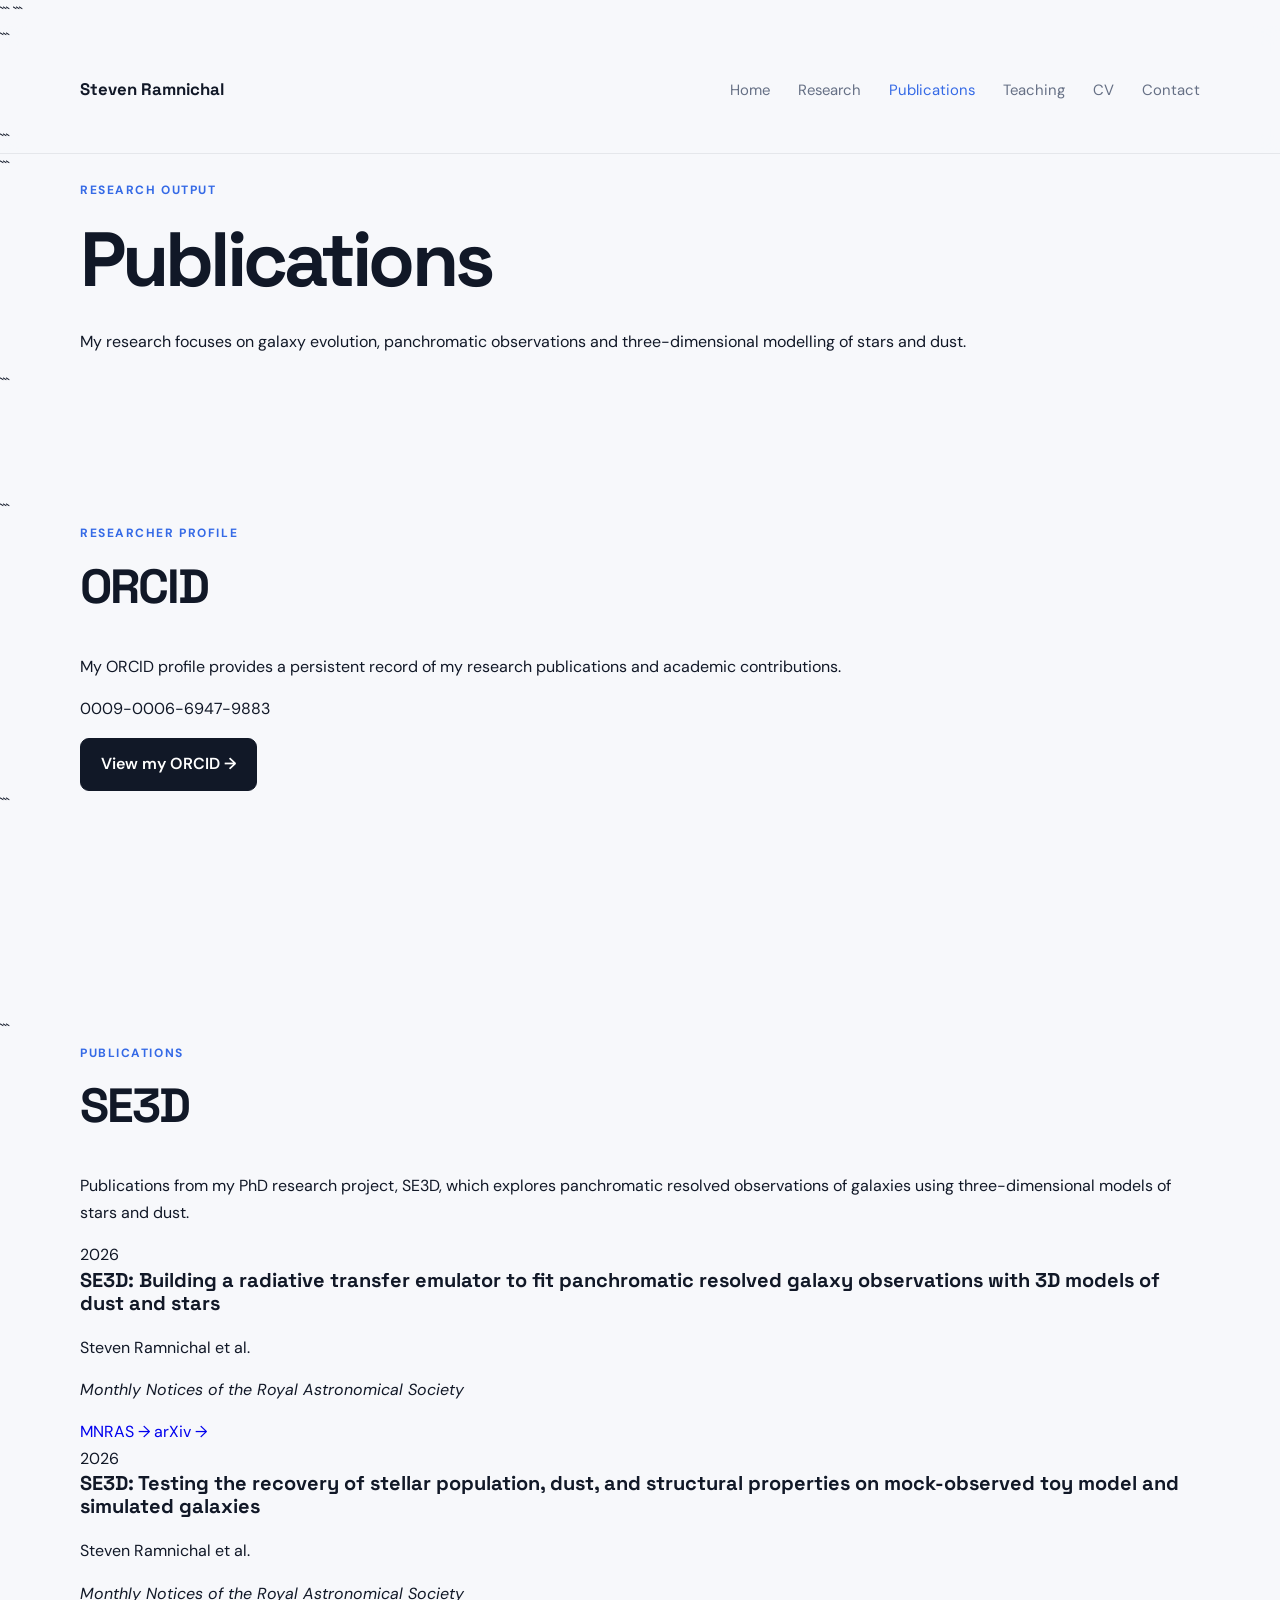
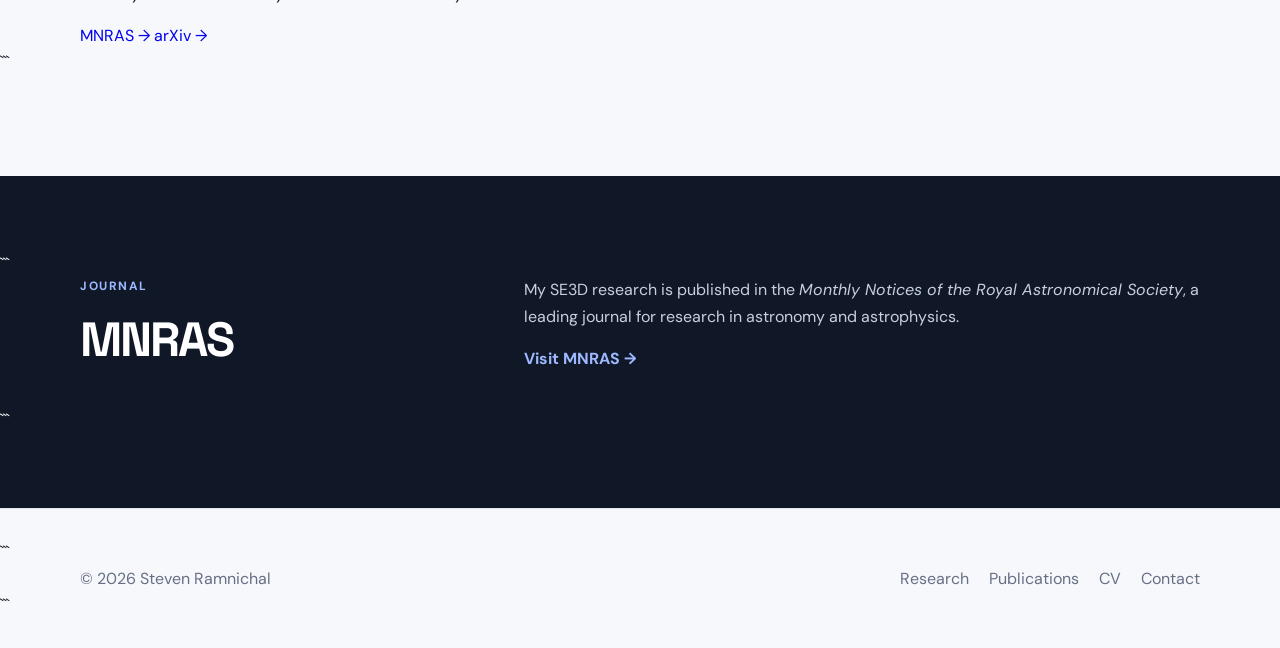
==== publications.html @ 5dbfd0a8 "Fixing webpage desing, button layout, adding publications page" ====
<!DOCTYPE html>

<html lang="en">

<head>
    <meta charset="UTF-8">
    <meta name="viewport" content="width=device-width, initial-scale=1.0">

```
<title>Publications | Steven Ramnichal</title>

<meta name="description"
      content="Publications by Steven Ramnichal, PhD researcher in astrophysics at the University of Bath.">

<link rel="stylesheet" href="css/style.css">
```

</head>

<body>

<header>

```
<nav class="navbar">

    <a href="index.html" class="logo">
        Steven Ramnichal
    </a>

    <button class="menu-button" onclick="toggleMenu()">
        ☰
    </button>

    <div class="nav-links" id="navLinks">

        <a href="index.html">
            Home
        </a>

        <a href="research.html">
            Research
        </a>

        <a href="publications.html" class="active">
            Publications
        </a>

        <a href="teaching.html">
            Teaching
        </a>

        <a href="cv.html">
            CV
        </a>

        <a href="contact.html">
            Contact
        </a>

    </div>

</nav>
```

</header>

<!-- ================= PAGE INTRO ================= -->

<section class="page-hero">

```
<div class="container">

    <p class="eyebrow">
        Research output
    </p>

    <h1>
        Publications
    </h1>

    <p class="page-introduction">
        My research focuses on galaxy evolution, panchromatic observations
        and three-dimensional modelling of stars and dust.
    </p>

</div>
```

</section>

<!-- ================= ORCID ================= -->

<section class="section publications-orcid">

```
<div class="container">

    <div class="orcid-card">

        <div class="orcid-content">

            <p class="eyebrow">
                Researcher profile
            </p>

            <h2>
                ORCID
            </h2>

            <p>
                My ORCID profile provides a persistent record of my
                research publications and academic contributions.
            </p>

            <p class="orcid-id">
                0009-0006-6947-9883
            </p>

        </div>

        <div class="orcid-action">

            <a href="https://orcid.org/0009-0006-6947-9883"
               target="_blank"
               rel="noopener noreferrer"
               class="button primary">
                View my ORCID →
            </a>

        </div>

    </div>

</div>
```

</section>

<!-- ================= PUBLICATIONS ================= -->

<section class="section publications-section">

```
<div class="container">

    <p class="eyebrow">
        Publications
    </p>

    <h2>
        SE3D
    </h2>

    <p class="section-introduction">
        Publications from my PhD research project, SE3D, which explores
        panchromatic resolved observations of galaxies using
        three-dimensional models of stars and dust.
    </p>


    <!-- ================= PUBLICATION 1 ================= -->

    <article class="publication">

        <div class="publication-year">
            2026
        </div>

        <div class="publication-content">

            <h3>
                SE3D: Building a radiative transfer emulator to fit
                panchromatic resolved galaxy observations with 3D models
                of dust and stars
            </h3>

            <p class="publication-authors">
                Steven Ramnichal et al.
            </p>

            <p class="publication-journal">
                <em>Monthly Notices of the Royal Astronomical Society</em>
            </p>

            <div class="publication-links">

                <a href="#"
                   class="publication-link"
                   target="_blank"
                   rel="noopener noreferrer">
                    MNRAS →
                </a>

                <a href="#"
                   class="publication-link"
                   target="_blank"
                   rel="noopener noreferrer">
                    arXiv →
                </a>

            </div>

        </div>

    </article>


    <!-- ================= PUBLICATION 2 ================= -->

    <article class="publication">

        <div class="publication-year">
            2026
        </div>

        <div class="publication-content">

            <h3>
                SE3D: Testing the recovery of stellar population, dust,
                and structural properties on mock-observed toy model and
                simulated galaxies
            </h3>

            <p class="publication-authors">
                Steven Ramnichal et al.
            </p>

            <p class="publication-journal">
                <em>Monthly Notices of the Royal Astronomical Society</em>
            </p>

            <div class="publication-links">

                <a href="#"
                   class="publication-link"
                   target="_blank"
                   rel="noopener noreferrer">
                    MNRAS →
                </a>

                <a href="#"
                   class="publication-link"
                   target="_blank"
                   rel="noopener noreferrer">
                    arXiv →
                </a>

            </div>

        </div>

    </article>

</div>
```

</section>

<!-- ================= MNRAS ================= -->

<section class="dark-section">

```
<div class="container research-feature">

    <div>

        <p class="eyebrow">
            Journal
        </p>

        <h2>
            MNRAS
        </h2>

    </div>

    <div>

        <p>
            My SE3D research is published in the
            <em>Monthly Notices of the Royal Astronomical Society</em>,
            a leading journal for research in astronomy and astrophysics.
        </p>

        <a href="https://academic.oup.com/mnras"
           target="_blank"
           rel="noopener noreferrer"
           class="text-link">
            Visit MNRAS →
        </a>

    </div>

</div>
```

</section>

<!-- ================= FOOTER ================= -->

<footer>

```
<div class="container footer-content">

    <p>
        © 2026 Steven Ramnichal
    </p>

    <div class="footer-links">

        <a href="research.html">
            Research
        </a>

        <a href="publications.html">
            Publications
        </a>

        <a href="cv.html">
            CV
        </a>

        <a href="contact.html">
            Contact
        </a>

    </div>

</div>
```

</footer>

<script src="js/script.js"></script>

</body>

</html>
---- css/style.css ----
@import url('https://fonts.googleapis.com/css2?family=DM+Sans:wght@400;500;600;700&family=Space+Grotesk:wght@400;500;600;700&display=swap');


:root {
    --background: #f7f8fb;
    --surface: #ffffff;

    --text: #111827;
    --muted: #667085;

    --border: #e5e7eb;

    --accent: #356ae6;
    --accent-purple: #7c3aed;

    --dark: #101827;

    --max-width: 1120px;
}


* {
    box-sizing: border-box;
}


html {
    scroll-behavior: smooth;
}


body {
    margin: 0;
    background: var(--background);
    color: var(--text);
    font-family: "DM Sans", sans-serif;
    line-height: 1.65;
}


h1,
h2,
h3 {
    font-family: "Space Grotesk", sans-serif;
    line-height: 1.15;
    margin-top: 0;
}


h1 {
    font-size: clamp(2.8rem, 6vw, 5.2rem);
    letter-spacing: -0.05em;
    margin-bottom: 25px;
}


h2 {
    font-size: clamp(2rem, 4vw, 3rem);
    letter-spacing: -0.04em;
}


h3 {
    font-size: 1.25rem;
}


p {
    margin-top: 0;
}


a {
    text-decoration: none;
}


.container {
    width: calc(100% - 40px);
    max-width: var(--max-width);
    margin: auto;
}


/* ==================================================
NAVIGATION
================================================== */

header {
    position: sticky;
    top: 0;
    z-index: 100;
    background: rgba(247, 248, 251, 0.9);
    backdrop-filter: blur(12px);
    border-bottom: 1px solid var(--border);
}


.navbar {
    max-width: var(--max-width);
    width: calc(100% - 40px);
    height: 74px;
    margin: auto;

    display: flex;
    align-items: center;
    justify-content: space-between;
}


.logo {
    font-family: "Space Grotesk", sans-serif;
    font-weight: 700;
    font-size: 1.05rem;
    color: var(--text);
}


.nav-links {
    display: flex;
    gap: 28px;
}


.nav-links a {
    color: var(--muted);
    font-size: 0.93rem;
    transition: 0.2s;
}


.nav-links a:hover,
.nav-links a.active {
    color: var(--accent);
}


.menu-button {
    display: none;
    border: none;
    background: none;
    font-size: 1.5rem;
    cursor: pointer;
}


/* ==================================================
HERO
================================================== */

.hero {
    max-width: var(--max-width);
    width: calc(100% - 40px);

    min-height: 560px;

    margin: auto;

    display: flex;
    align-items: center;
    justify-content: flex-start;
}


.hero-content {
    max-width: 850px;
}


.hero-name {
    font-size: clamp(4rem, 8vw, 7rem);
    letter-spacing: -0.065em;
    line-height: 0.95;
    margin-bottom: 22px;
    color: var(--text);
}


.hero-subtitle {
    color: var(--muted);
    font-size: 1.05rem;
    font-weight: 500;
    margin-bottom: 20px;
}


.hero h2 {
    font-size: clamp(2rem, 4vw, 3.2rem);
    letter-spacing: -0.045em;
    margin-bottom: 25px;
    max-width: 700px;
}


.hero h2 span {
    background: linear-gradient(
        100deg,
        var(--accent),
        var(--accent-purple)
    );

    -webkit-background-clip: text;
    background-clip: text;

    color: transparent;
}


.hero-description {
    color: var(--muted);
    font-size: 1.2rem;
    max-width: 680px;
}


/* ==================================================
HERO BUTTONS
================================================== */

.hero-buttons {
    display: flex;
    align-items: center;
    gap: 24px;
    margin-top: 30px;
    flex-wrap: wrap;
}


.button {
    display: inline-block;
    padding: 12px 20px;

    border-radius: 9px;

    font-weight: 600;
    text-decoration: none;

    transition: 0.2s;
}


.button.primary {
    background: var(--text);
    color: #ffffff;

    border: 1px solid var(--text);
}


.button.primary:hover {
    background: var(--accent);
    border-color: var(--accent);
}


.cv-link {
    display: inline-block;

    padding: 0;
    margin: 0;

    background: transparent;

    border: none;
    border-radius: 0;

    box-shadow: none;

    color: var(--text);

    font-weight: 600;

    text-decoration: none;

    transition: 0.2s;
}


.cv-link:hover {
    color: var(--accent);
}


/* ==================================================
RESEARCH INTERESTS
================================================== */

.research-interests {
    padding-top: 65px;
    padding-bottom: 65px;
}


.card-grid {
    display: grid;

    grid-template-columns: repeat(3, 1fr);

    gap: 18px;

    margin-top: 35px;
}


.card {
    background: var(--surface);

    border: 1px solid var(--border);

    border-radius: 15px;

    padding: 30px;
}


.card p {
    color: var(--muted);
}


.card-icon {
    color: var(--accent);

    font-size: 1.4rem;

    margin-bottom: 12px;
}


/* ==================================================
DARK RESEARCH SECTION
================================================== */

.dark-section {
    background: var(--dark);

    color: white;

    padding: 75px 0;
}


.dark-section .eyebrow {
    color: #9db8ff;
}


.research-feature {
    display: grid;

    grid-template-columns: 0.7fr 1.3fr;

    gap: 80px;
}


.dark-section p {
    color: #c8cfdd;
}


.text-link {
    color: #9db8ff;

    font-weight: 700;
}


/* ==================================================
GENERAL SECTIONS
================================================== */

.section {
    padding: 100px 0;
}


.eyebrow {
    color: var(--accent);

    font-size: 0.75rem;

    font-weight: 700;

    text-transform: uppercase;

    letter-spacing: 0.13em;

    margin-bottom: 15px;
}


/* ==================================================
TIMELINE
================================================== */

.timeline {
    margin-top: 35px;

    max-width: 800px;
}


.timeline-item {
    display: grid;

    grid-template-columns: 170px 1fr;

    gap: 30px;

    padding: 28px 0;

    border-bottom: 1px solid var(--border);
}


.timeline-date {
    color: var(--accent);

    font-weight: 600;
}


/* ==================================================
FOOTER
================================================== */

footer {
    border-top: 1px solid var(--border);

    padding: 30px 0;
}


.footer-content {
    display: flex;

    justify-content: space-between;

    align-items: center;
}


.footer-content p {
    color: var(--muted);

    margin: 0;
}


.footer-links {
    display: flex;

    gap: 20px;
}


.footer-links a {
    color: var(--muted);
}


.footer-links a:hover {
    color: var(--accent);
}


/* ==================================================
MOBILE
================================================== */

@media (max-width: 800px) {

    .menu-button {
        display: block;
    }


    .nav-links {
        display: none;

        position: absolute;

        top: 74px;

        left: 0;
        right: 0;

        padding: 20px;

        background: var(--background);

        border-bottom: 1px solid var(--border);

        flex-direction: column;

        gap: 18px;
    }


    .nav-links.open {
        display: flex;
    }


    .hero {
        min-height: auto;

        padding: 80px 0;
    }


    .hero-name {
        font-size: clamp(3rem, 12vw, 5rem);
    }


    .card-grid {
        grid-template-columns: 1fr;
    }


    .research-feature {
        grid-template-columns: 1fr;

        gap: 25px;
    }


    .dark-section {
        padding: 60px 0;
    }


    .timeline-item {
        grid-template-columns: 1fr;

        gap: 5px;
    }


    .footer-content {
        flex-direction: column;

        align-items: flex-start;

        gap: 15px;
    }

}
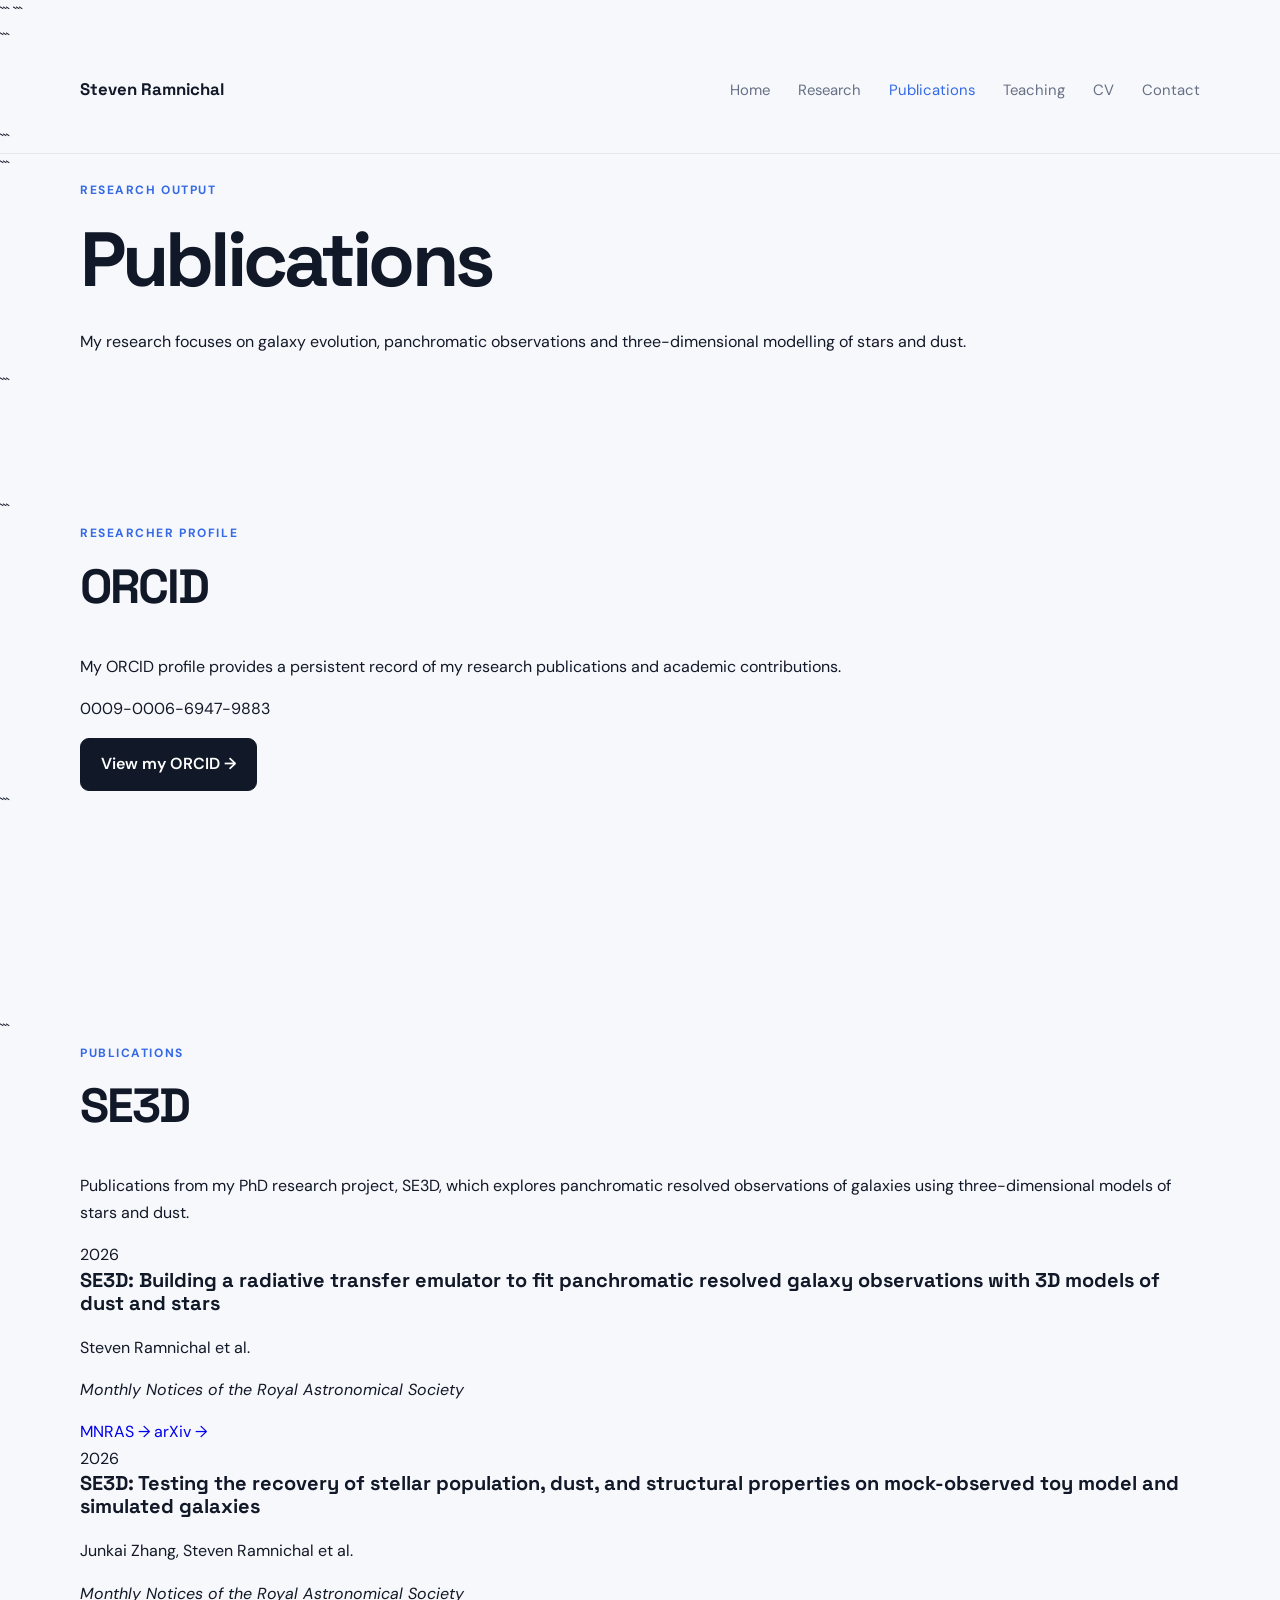
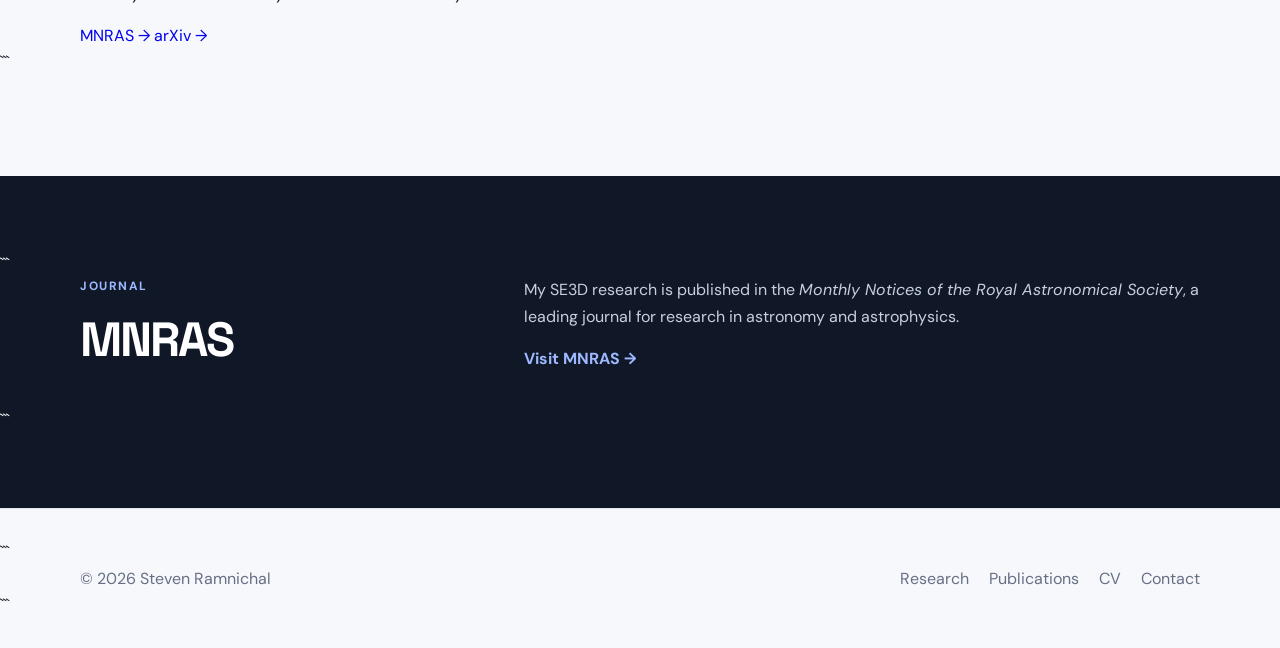
==== commit 99a0f1a2: "Correct reference" ====
--- a/publications.html
+++ b/publications.html
@@ -224,7 +224,7 @@
             </h3>
 
             <p class="publication-authors">
-                Steven Ramnichal et al.
+                Junkai Zhang, Steven Ramnichal et al.
             </p>
 
             <p class="publication-journal">
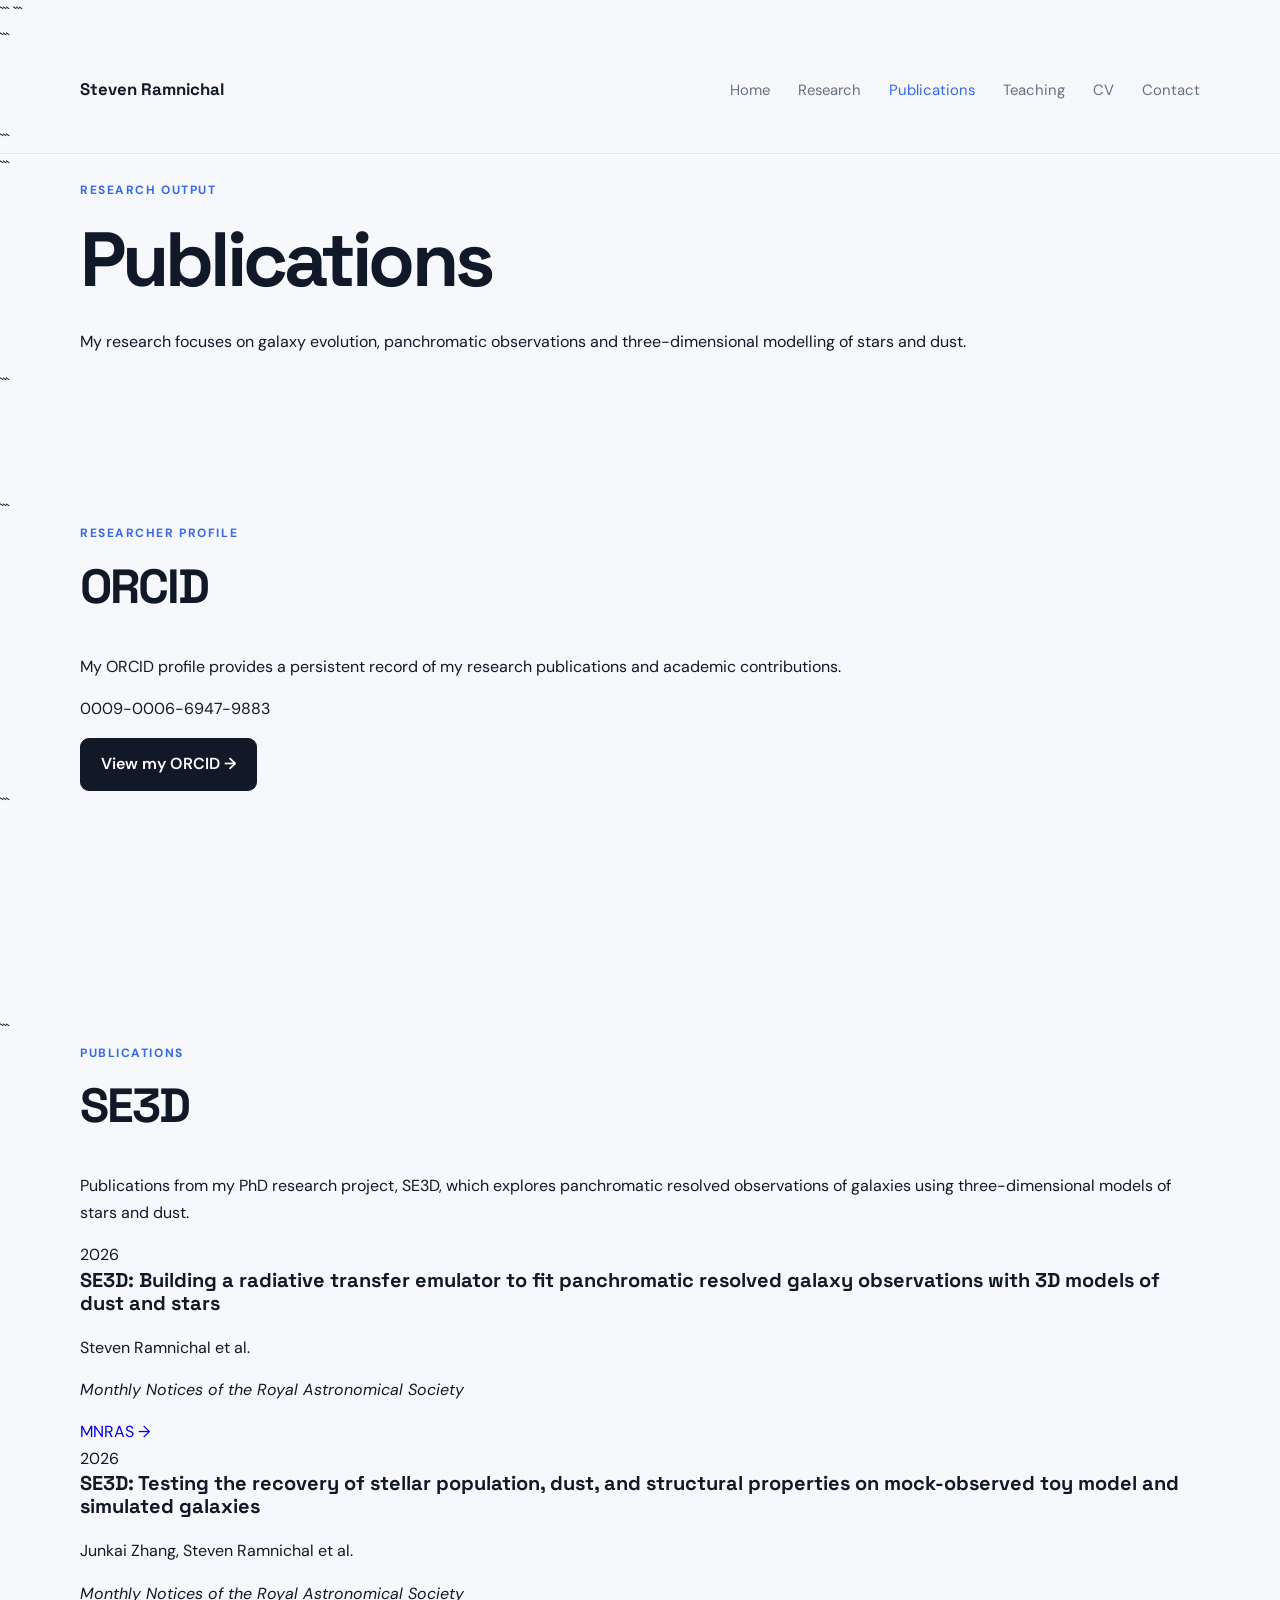
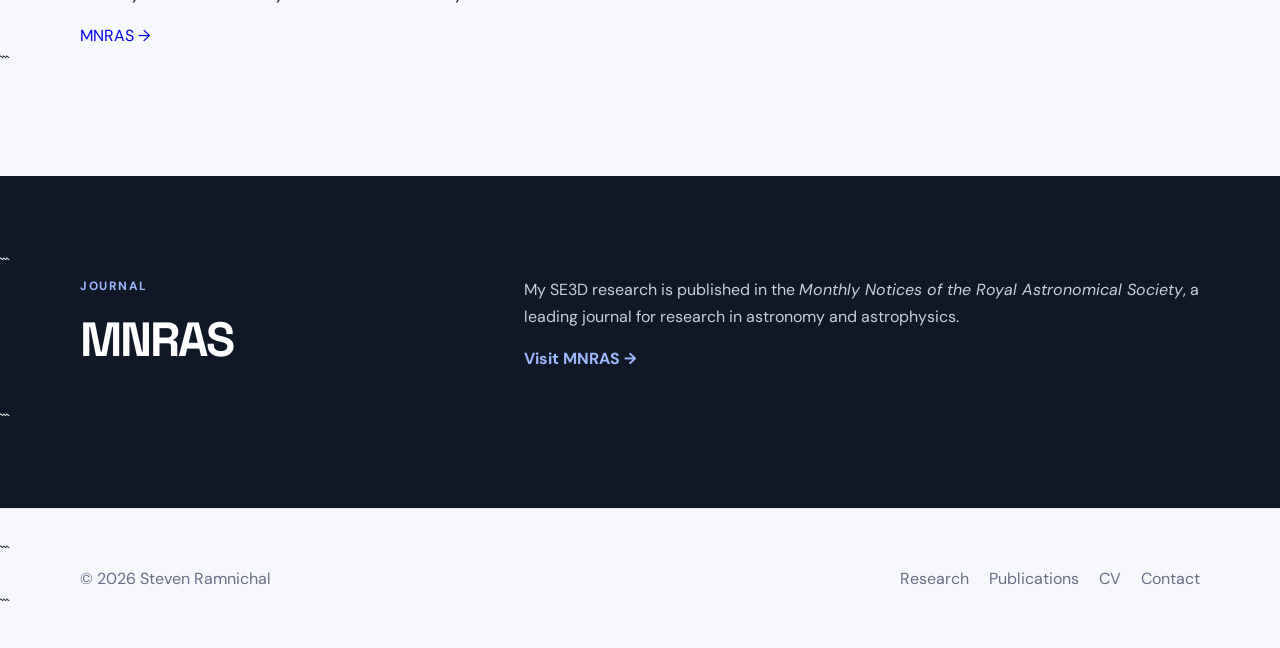
==== commit 78e46615: "Fix hyperlink to publications" ====
--- a/publications.html
+++ b/publications.html
@@ -186,20 +186,13 @@
 
             <div class="publication-links">
 
-                <a href="#"
+                <a href="https://academic.oup.com/mnras/article/548/1/stag533/8529024"
                    class="publication-link"
                    target="_blank"
                    rel="noopener noreferrer">
                     MNRAS →
                 </a>
 
-                <a href="#"
-                   class="publication-link"
-                   target="_blank"
-                   rel="noopener noreferrer">
-                    arXiv →
-                </a>
-
             </div>
 
         </div>
@@ -233,20 +226,13 @@
 
             <div class="publication-links">
 
-                <a href="#"
+                <a href="https://academic.oup.com/mnras/article/549/3/stag884/8677776"
                    class="publication-link"
                    target="_blank"
                    rel="noopener noreferrer">
                     MNRAS →
                 </a>
 
-                <a href="#"
-                   class="publication-link"
-                   target="_blank"
-                   rel="noopener noreferrer">
-                    arXiv →
-                </a>
-
             </div>
 
         </div>
